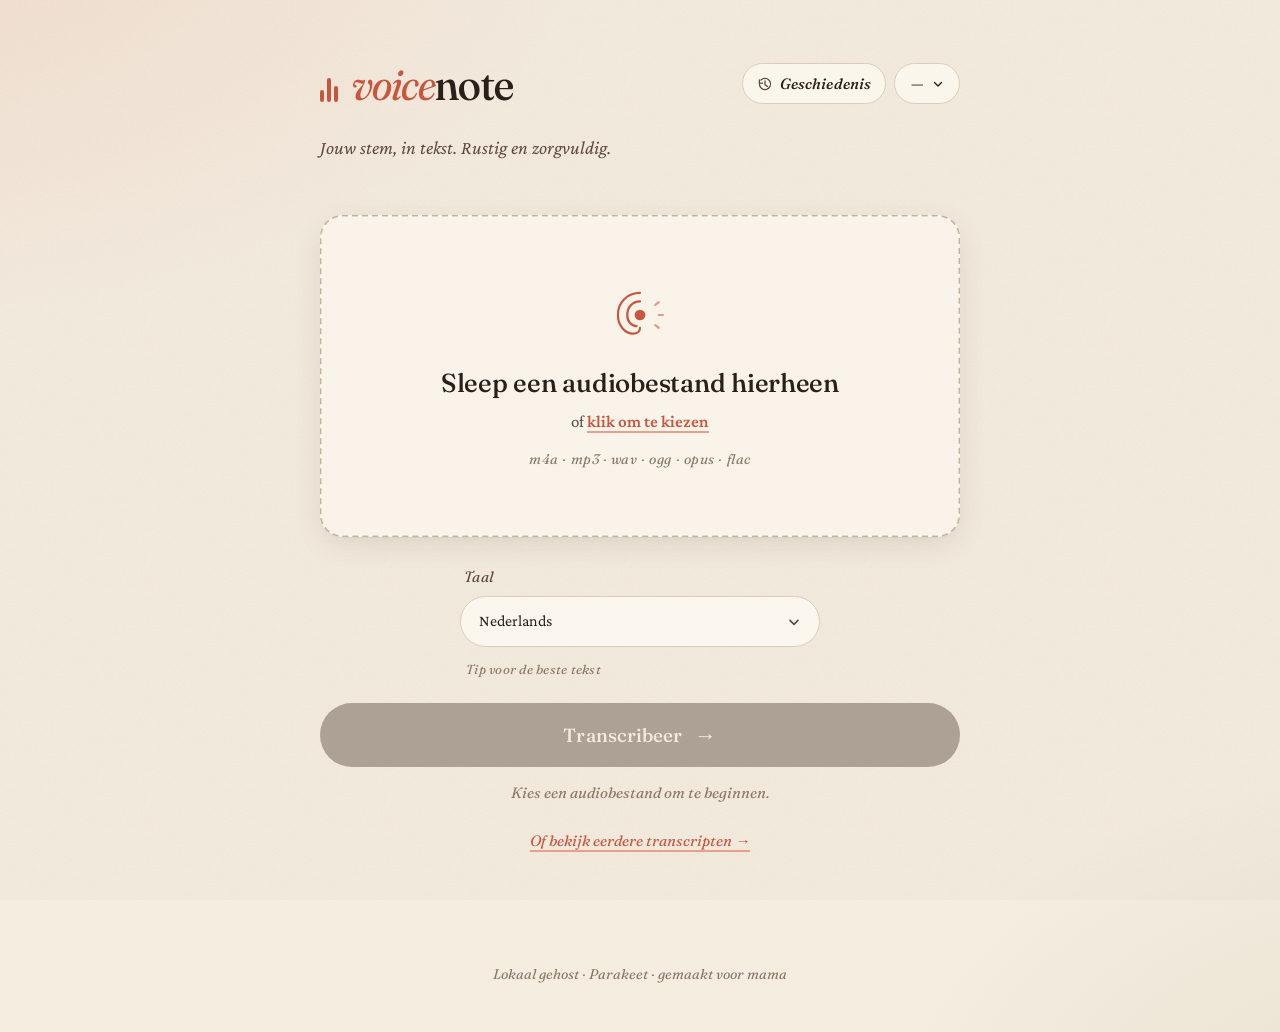
==== web/index.html @ 9c103716 "initial version" ====
<!DOCTYPE html>
<html lang="nl">
<head>
  <meta charset="UTF-8">
  <meta name="viewport" content="width=device-width, initial-scale=1, viewport-fit=cover">
  <meta name="theme-color" content="#F5EDE0">
  <meta name="description" content="voicenote — spraak naar tekst, eenvoudig en mooi.">
  <title>voicenote — spraak naar tekst</title>
  <link rel="preconnect" href="https://fonts.googleapis.com">
  <link rel="preconnect" href="https://fonts.gstatic.com" crossorigin>
  <link rel="stylesheet" href="https://fonts.googleapis.com/css2?family=Fraunces:ital,opsz,wght@0,9..144,400;0,9..144,500;0,9..144,600;1,9..144,400;1,9..144,500&family=Crimson+Pro:ital,wght@0,400;0,500;0,600;1,400&display=swap">
  <link rel="stylesheet" href="./style.css">
  <link rel="icon" href="data:image/svg+xml,%3Csvg xmlns='http://www.w3.org/2000/svg' viewBox='0 0 32 32'%3E%3Crect width='32' height='32' rx='8' fill='%23F5EDE0'/%3E%3Cg fill='%23C8553D'%3E%3Crect x='8' y='12' width='3' height='8' rx='1.5'/%3E%3Crect x='14' y='8' width='3' height='16' rx='1.5'/%3E%3Crect x='20' y='14' width='3' height='4' rx='1.5'/%3E%3C/g%3E%3C/svg%3E">
</head>
<body>
  <div class="grain" aria-hidden="true"></div>

  <header class="header">
    <div class="header-row">
      <a class="wordmark" href="/" aria-label="voicenote — naar startpagina">
        <span class="wordmark-icon" aria-hidden="true">
          <span></span><span></span><span></span>
        </span>
        <span class="wordmark-text"><i>voice</i>note</span>
      </a>
      <div class="header-actions" id="header-actions" hidden>
        <button type="button" class="header-link" id="history-btn"
                aria-label="Toon geschiedenis">
          <svg viewBox="0 0 20 20" width="16" height="16" aria-hidden="true">
            <path d="M3 10a7 7 0 1 0 2-5M3 5v4h4M10 6v5l3 2" fill="none"
                  stroke="currentColor" stroke-width="1.6"
                  stroke-linecap="round" stroke-linejoin="round"/>
          </svg>
          <span>Geschiedenis</span>
        </button>
        <div class="user-pill" id="user-pill">
          <button type="button" class="user-btn" id="user-btn"
                  aria-haspopup="true" aria-expanded="false">
            <span class="user-name" id="user-name">—</span>
            <svg viewBox="0 0 20 20" width="14" height="14" aria-hidden="true">
              <path d="M5 8l5 5 5-5" fill="none" stroke="currentColor" stroke-width="2"
                    stroke-linecap="round" stroke-linejoin="round"/>
            </svg>
          </button>
          <div class="user-menu" id="user-menu" role="menu" hidden>
            <button type="button" class="user-menu-item" id="logout-btn" role="menuitem">
              <svg viewBox="0 0 20 20" width="16" height="16" aria-hidden="true">
                <path d="M12 4h3a1 1 0 0 1 1 1v10a1 1 0 0 1-1 1h-3M9 14l-4-4 4-4M5 10h9"
                      fill="none" stroke="currentColor" stroke-width="1.6"
                      stroke-linecap="round" stroke-linejoin="round"/>
              </svg>
              Uitloggen
            </button>
          </div>
        </div>
      </div>
    </div>
    <p class="tagline">Jouw stem, in tekst. Rustig en zorgvuldig.</p>
  </header>

  <main class="page">
    <section class="upload" id="upload" aria-labelledby="upload-title">
      <h1 id="upload-title" class="visually-hidden">Audio uploaden</h1>

      <label class="dropzone" id="dropzone" for="file-input">
        <input type="file" id="file-input" name="audio"
               accept=".m4a,.mp3,.wav,.ogg,.opus,.flac,.webm,.mp4,.mpga,.mpeg,audio/*" hidden>
        <div class="dropzone-inner">
          <div class="dropzone-icon" aria-hidden="true">
            <svg viewBox="0 0 80 80" width="68" height="68" fill="none" stroke="currentColor"
                 stroke-width="2.6" stroke-linecap="round" stroke-linejoin="round">
              <path d="M40 14c-15 0-26 11-26 26 0 13 9 22 18 22 5 0 8-3 8-7"/>
              <path d="M40 24c-9 0-15 7-15 16 0 8 5 13 11 13"/>
              <circle cx="40" cy="40" r="5" fill="currentColor"/>
              <path d="M58 28l4-3M62 40h5M58 52l4 3" opacity="0.55"/>
            </svg>
          </div>
          <p class="dropzone-title">Sleep een audiobestand hierheen</p>
          <p class="dropzone-sub">of <strong>klik om te kiezen</strong></p>
          <p class="dropzone-formats">m4a · mp3 · wav · ogg · opus · flac</p>
        </div>
      </label>

      <div class="settings settings-single" role="group" aria-label="Instellingen">
        <div class="setting">
          <label class="setting-label" for="lang">Taal</label>
          <div class="select-wrap">
            <select id="lang" class="select">
              <option value="auto">Automatisch herkennen</option>
              <option value="nl" selected>Nederlands</option>
              <option value="en">English</option>
              <option value="fr">Français</option>
              <option value="de">Deutsch</option>
            </select>
            <svg class="select-caret" viewBox="0 0 20 20" aria-hidden="true">
              <path d="M5 8l5 5 5-5" fill="none" stroke="currentColor"
                    stroke-width="2" stroke-linecap="round" stroke-linejoin="round"/>
            </svg>
          </div>
          <p class="setting-help">Tip voor de beste tekst</p>
        </div>
      </div>

      <button type="button" class="submit" id="submit-btn" disabled>
        <span class="submit-label">Transcribeer</span>
        <span class="submit-arrow" aria-hidden="true">→</span>
      </button>

      <p class="hint" id="hint">Kies een audiobestand om te beginnen.</p>

      <p class="upload-history-link">
        <button type="button" class="text-link" id="history-from-upload">
          Of bekijk eerdere transcripten →
        </button>
      </p>
    </section>

    <section class="progress" id="progress" hidden aria-live="polite">
      <div class="bars" aria-hidden="true">
        <span></span><span></span><span></span><span></span><span></span>
      </div>
      <p class="progress-text" id="progress-text">Een moment, ik luister mee…</p>
      <p class="progress-sub" id="progress-sub"></p>
      <button type="button" class="action ghost cancel" id="cancel-btn">Annuleren</button>
    </section>

    <section class="result" id="result" hidden aria-live="polite">
      <div class="result-meta">
        <span class="badge" id="meta-engine">—</span>
        <span class="badge" id="meta-lang">—</span>
        <span class="badge" id="meta-duration">—</span>
        <span class="badge fallback" id="meta-fallback" hidden>fallback gebruikt</span>
      </div>
      <h2 class="result-title">Transcript</h2>
      <article class="transcript" id="transcript"></article>
      <div class="result-actions">
        <button type="button" class="action" id="copy-btn">
          <svg viewBox="0 0 20 20" width="18" height="18" aria-hidden="true">
            <rect x="6" y="6" width="11" height="11" rx="2" fill="none"
                  stroke="currentColor" stroke-width="1.6"/>
            <path d="M3 14V4a1 1 0 0 1 1-1h10" fill="none"
                  stroke="currentColor" stroke-width="1.6"/>
          </svg>
          <span>Kopiëren</span>
        </button>
        <button type="button" class="action" id="download-btn">
          <svg viewBox="0 0 20 20" width="18" height="18" aria-hidden="true">
            <path d="M10 3v10m0 0l-4-4m4 4l4-4M4 17h12" fill="none"
                  stroke="currentColor" stroke-width="1.6"
                  stroke-linecap="round" stroke-linejoin="round"/>
          </svg>
          <span>Downloaden</span>
        </button>
        <button type="button" class="action ghost" id="reset-btn">Nieuw bestand</button>
        <button type="button" class="action ghost" id="history-from-result">Geschiedenis</button>
      </div>
    </section>

    <section class="history" id="history" hidden aria-labelledby="history-title">
      <div class="history-head">
        <h2 class="history-title" id="history-title">Eerder gemaakt</h2>
        <button type="button" class="action ghost small" id="history-close">Sluiten</button>
      </div>
      <div class="history-list" id="history-list">
        <p class="history-empty" id="history-empty">Nog niets om te tonen.</p>
      </div>
    </section>

    <section class="error" id="error" hidden role="alert">
      <p class="error-title">Er ging iets mis.</p>
      <p class="error-text" id="error-text"></p>
      <button type="button" class="action ghost" id="error-reset">Opnieuw proberen</button>
    </section>
  </main>

  <footer class="footer">
    <p>Lokaal gehost · Parakeet · gemaakt voor mama</p>
  </footer>

  <script src="./app.js" defer></script>
</body>
</html>
---- web/style.css ----
/* voicenote — warm editorial aesthetic */

:root {
  --paper: #F5EDE0;
  --paper-deep: #EFE5D2;
  --paper-soft: #FBF6EC;
  --ink: #2A1F1A;
  --ink-soft: #5C4A3F;
  --ink-mute: #8C7868;
  --accent: #C8553D;
  --accent-deep: #A03E2C;
  --accent-soft: #E8A089;
  --accent-glow: rgba(200, 85, 61, 0.14);
  --rule: #D9CDB9;
  --rule-strong: #C2B49A;
  --success: #6B7F4C;
  --success-deep: #4F6238;
  --warn: #B5713A;
  --shadow: 0 1px 0 rgba(42, 31, 26, 0.04), 0 8px 32px -8px rgba(74, 50, 35, 0.18);
  --shadow-lift: 0 2px 0 rgba(42, 31, 26, 0.05), 0 24px 48px -16px rgba(74, 50, 35, 0.28);
  --shadow-pop: 0 12px 32px -8px rgba(74, 50, 35, 0.22);
  --radius-sm: 8px;
  --radius: 14px;
  --radius-lg: 22px;
  --ease: cubic-bezier(0.22, 1, 0.36, 1);
  --ease-out: cubic-bezier(0.16, 1, 0.3, 1);
}

* { box-sizing: border-box; }
*:focus-visible {
  outline: 2px solid var(--accent);
  outline-offset: 3px;
  border-radius: 4px;
}

html { -webkit-text-size-adjust: 100%; }

body {
  margin: 0;
  font-family: 'Crimson Pro', 'Iowan Old Style', 'Source Serif Pro', Georgia, serif;
  font-size: 18px;
  line-height: 1.55;
  color: var(--ink);
  background: var(--paper);
  background-image:
    radial-gradient(1200px 700px at -10% -10%, rgba(232, 160, 137, 0.20), transparent 60%),
    radial-gradient(900px 600px at 110% 110%, rgba(107, 127, 76, 0.10), transparent 60%);
  min-height: 100vh;
  min-height: 100dvh;
  text-rendering: optimizeLegibility;
  -webkit-font-smoothing: antialiased;
  -moz-osx-font-smoothing: grayscale;
}

.grain {
  pointer-events: none;
  position: fixed;
  inset: 0;
  z-index: 0;
  opacity: 0.32;
  mix-blend-mode: multiply;
  background-image: url("data:image/svg+xml;utf8,<svg xmlns='http://www.w3.org/2000/svg' width='240' height='240'><filter id='n'><feTurbulence type='fractalNoise' baseFrequency='0.9' numOctaves='2' stitchTiles='stitch'/><feColorMatrix values='0 0 0 0 0.16  0 0 0 0 0.12  0 0 0 0 0.10  0 0 0 0.18 0'/></filter><rect width='100%25' height='100%25' filter='url(%23n)'/></svg>");
}

.visually-hidden {
  position: absolute; width: 1px; height: 1px; padding: 0; margin: -1px;
  overflow: hidden; clip: rect(0,0,0,0); white-space: nowrap; border: 0;
}

/* -------- Header -------- */
.header {
  position: relative;
  max-width: 720px;
  margin: 0 auto;
  padding: clamp(24px, 5vw, 48px) clamp(20px, 5vw, 40px) 12px;
  z-index: 2;
}

.header-row {
  display: flex;
  align-items: center;
  justify-content: space-between;
  gap: 16px;
}

.wordmark {
  display: inline-flex;
  align-items: baseline;
  gap: 14px;
  text-decoration: none;
  color: var(--ink);
  animation: fadeUp 700ms var(--ease-out) both;
}

.wordmark-icon {
  display: inline-flex;
  gap: 3px;
  align-items: flex-end;
  height: 26px;
  transform: translateY(2px);
}
.wordmark-icon span {
  display: block;
  width: 4px;
  background: var(--accent);
  border-radius: 2px;
  transform-origin: bottom;
  animation: barPulse 2.4s var(--ease) infinite;
}
.wordmark-icon span:nth-child(1) { height: 12px; animation-delay: 0s; }
.wordmark-icon span:nth-child(2) { height: 24px; animation-delay: 0.18s; }
.wordmark-icon span:nth-child(3) { height: 16px; animation-delay: 0.36s; }

@keyframes barPulse {
  0%, 100% { transform: scaleY(0.55); }
  50% { transform: scaleY(1); }
}

.wordmark-text {
  font-family: 'Fraunces', 'Cormorant Garamond', Georgia, serif;
  font-weight: 500;
  font-size: clamp(34px, 6vw, 46px);
  letter-spacing: -0.02em;
  font-variation-settings: "opsz" 144, "SOFT" 50;
}
.wordmark-text i {
  font-style: italic;
  color: var(--accent);
  font-weight: 400;
}

.tagline {
  margin: 14px 0 0;
  color: var(--ink-soft);
  font-style: italic;
  font-size: 19px;
  max-width: 36ch;
  animation: fadeUp 800ms 100ms var(--ease-out) both;
}

/* -------- Header actions (history + user pill) -------- */
.header-actions {
  display: flex;
  align-items: center;
  gap: 8px;
  animation: fadeUp 700ms 200ms var(--ease-out) both;
}

.header-link {
  display: inline-flex;
  align-items: center;
  gap: 7px;
  padding: 8px 14px;
  font: inherit;
  font-size: 15px;
  color: var(--ink);
  background: var(--paper-soft);
  border: 1px solid var(--rule);
  border-radius: 999px;
  cursor: pointer;
  transition: all 220ms var(--ease);
}
.header-link:hover { background: var(--paper-deep); border-color: var(--rule-strong); }
.header-link svg { color: var(--ink-soft); }
.header-link span {
  font-family: 'Fraunces', serif;
  font-style: italic;
  font-weight: 500;
  letter-spacing: 0.005em;
}
@media (max-width: 480px) {
  .header-link span { display: none; }
  .header-link { padding: 8px 10px; }
}

.text-link {
  background: none;
  border: 0;
  padding: 0;
  font: inherit;
  font-family: 'Fraunces', serif;
  font-style: italic;
  font-size: 15px;
  color: var(--accent);
  cursor: pointer;
  text-decoration: underline;
  text-decoration-color: var(--accent-soft);
  text-underline-offset: 4px;
  text-decoration-thickness: 1.5px;
  transition: color 200ms var(--ease);
}
.text-link:hover { color: var(--accent-deep); }

.upload-history-link {
  text-align: center;
  margin: 22px 0 0;
}

/* -------- User pill -------- */
.user-pill { position: relative; }
.user-btn {
  display: inline-flex;
  align-items: center;
  gap: 8px;
  padding: 8px 14px 8px 16px;
  font: inherit;
  font-size: 15px;
  color: var(--ink);
  background: var(--paper-soft);
  border: 1px solid var(--rule);
  border-radius: 999px;
  cursor: pointer;
  transition: all 220ms var(--ease);
}
.user-btn:hover { background: var(--paper-deep); border-color: var(--rule-strong); }
.user-name {
  font-family: 'Fraunces', serif;
  font-style: italic;
  font-weight: 500;
  letter-spacing: 0.005em;
}
.user-menu {
  position: absolute;
  top: calc(100% + 8px);
  right: 0;
  min-width: 200px;
  background: var(--paper-soft);
  border: 1px solid var(--rule);
  border-radius: var(--radius);
  box-shadow: var(--shadow-pop);
  padding: 6px;
  z-index: 10;
  animation: menuPop 180ms var(--ease-out);
}
.user-menu[hidden] { display: none; }
.user-menu-item {
  display: flex;
  align-items: center;
  gap: 10px;
  width: 100%;
  padding: 10px 12px;
  font: inherit;
  font-size: 15px;
  color: var(--ink);
  background: transparent;
  border: 0;
  border-radius: var(--radius-sm);
  cursor: pointer;
  text-align: left;
  transition: background 160ms var(--ease);
}
.user-menu-item:hover { background: var(--paper-deep); }
.user-menu-item svg { color: var(--ink-soft); }

@keyframes menuPop {
  from { opacity: 0; transform: translateY(-6px) scale(0.97); }
  to { opacity: 1; transform: none; }
}

/* -------- Page -------- */
.page {
  position: relative;
  max-width: 720px;
  margin: 0 auto;
  padding: 24px clamp(20px, 5vw, 40px) 80px;
  z-index: 1;
}

/* -------- Upload -------- */
.upload { animation: fadeUp 800ms 200ms var(--ease-out) both; }

.dropzone {
  display: block;
  position: relative;
  margin: 16px 0 28px;
  padding: clamp(36px, 8vw, 64px) 24px;
  border: 2px dashed var(--rule-strong);
  border-radius: var(--radius-lg);
  background: rgba(255, 252, 246, 0.55);
  backdrop-filter: blur(4px);
  -webkit-backdrop-filter: blur(4px);
  cursor: pointer;
  text-align: center;
  transition: all 280ms var(--ease);
  box-shadow: var(--shadow);
}
.dropzone::before {
  content: "";
  position: absolute;
  inset: -1px;
  border-radius: inherit;
  pointer-events: none;
  box-shadow: inset 0 0 0 1px rgba(255, 255, 255, 0.5);
}
.dropzone:hover, .dropzone.is-drag {
  border-color: var(--accent);
  background: rgba(255, 252, 246, 0.85);
  transform: translateY(-2px);
  box-shadow: var(--shadow-lift);
}
.dropzone.is-drag {
  border-style: solid;
  background: rgba(255, 246, 235, 0.95);
}
.dropzone.has-file {
  border-style: solid;
  border-color: var(--success);
  background: rgba(248, 244, 232, 0.9);
}

.dropzone-inner { pointer-events: none; }

.dropzone-icon {
  color: var(--accent);
  display: inline-flex;
  margin-bottom: 14px;
  transform-origin: center;
  transition: transform 400ms var(--ease);
}
.dropzone:hover .dropzone-icon { transform: scale(1.06) rotate(-3deg); }
.dropzone.has-file .dropzone-icon { color: var(--success); }

.dropzone-title {
  font-family: 'Fraunces', serif;
  font-size: clamp(22px, 3vw, 26px);
  font-weight: 500;
  margin: 0 0 6px;
  letter-spacing: -0.01em;
  color: var(--ink);
}
.dropzone-sub {
  margin: 0 0 14px;
  color: var(--ink-soft);
  font-size: 17px;
}
.dropzone-sub strong {
  font-weight: 600;
  color: var(--accent);
  text-decoration: underline;
  text-decoration-color: var(--accent-soft);
  text-underline-offset: 4px;
  text-decoration-thickness: 2px;
}
.dropzone-formats {
  margin: 8px 0 0;
  font-family: 'Fraunces', serif;
  font-style: italic;
  color: var(--ink-mute);
  font-size: 14px;
  letter-spacing: 0.04em;
}

/* -------- Settings -------- */
.settings {
  display: grid;
  grid-template-columns: 1fr;
  gap: 18px;
  margin-bottom: 24px;
}
@media (min-width: 600px) {
  .settings { grid-template-columns: 1.1fr 1fr; gap: 22px; }
  .settings.settings-single { grid-template-columns: 1fr; max-width: 360px; margin-left: auto; margin-right: auto; }
}

.setting { display: flex; flex-direction: column; gap: 8px; }
.setting-label {
  font-family: 'Fraunces', serif;
  font-style: italic;
  font-size: 15px;
  color: var(--ink-soft);
  letter-spacing: 0.02em;
  padding-left: 4px;
}
.setting-help {
  margin: 4px 0 0 6px;
  font-family: 'Fraunces', serif;
  font-style: italic;
  font-size: 13px;
  color: var(--ink-mute);
  letter-spacing: 0.02em;
}

/* Segmented control */
.segmented {
  display: flex;
  background: rgba(217, 205, 185, 0.35);
  border-radius: 999px;
  padding: 4px;
  gap: 2px;
  border: 1px solid var(--rule);
}
.seg {
  flex: 1;
  position: relative;
  display: inline-flex;
  align-items: center;
  justify-content: center;
  gap: 8px;
  padding: 12px 16px;
  font: inherit;
  font-size: 15px;
  font-weight: 500;
  color: var(--ink-soft);
  background: transparent;
  border: 0;
  border-radius: 999px;
  cursor: pointer;
  transition: all 240ms var(--ease);
  white-space: nowrap;
}
.seg:hover { color: var(--ink); }
.seg.active {
  background: var(--ink);
  color: var(--paper);
  box-shadow: var(--shadow);
}
.seg.active .seg-dot { background: var(--accent-soft); }
.seg-dot {
  width: 7px; height: 7px;
  border-radius: 50%;
  background: var(--rule-strong);
  transition: background 240ms var(--ease);
}

/* Select */
.select-wrap { position: relative; }
.select {
  appearance: none;
  width: 100%;
  font: inherit;
  font-size: 16px;
  color: var(--ink);
  background: rgba(255, 252, 246, 0.7);
  border: 1px solid var(--rule);
  border-radius: 999px;
  padding: 12px 44px 12px 18px;
  cursor: pointer;
  transition: all 240ms var(--ease);
}
.select:hover { border-color: var(--rule-strong); background: rgba(255, 252, 246, 0.95); }
.select:focus {
  outline: none;
  border-color: var(--accent);
  box-shadow: 0 0 0 3px var(--accent-glow);
}
.select-caret {
  position: absolute;
  right: 18px;
  top: 50%;
  transform: translateY(-50%);
  width: 16px; height: 16px;
  pointer-events: none;
  color: var(--ink-soft);
}

/* Submit */
.submit {
  display: inline-flex;
  align-items: center;
  justify-content: center;
  gap: 12px;
  width: 100%;
  padding: 18px 24px;
  font-family: 'Fraunces', serif;
  font-size: 19px;
  font-weight: 500;
  letter-spacing: 0.005em;
  color: var(--paper);
  background: var(--accent);
  border: 0;
  border-radius: 999px;
  cursor: pointer;
  transition: all 280ms var(--ease);
  box-shadow: 0 1px 0 var(--accent-deep), 0 12px 24px -8px rgba(160, 62, 44, 0.4);
}
.submit:hover:not(:disabled) {
  transform: translateY(-1px);
  background: var(--accent-deep);
  box-shadow: 0 1px 0 var(--accent-deep), 0 18px 32px -10px rgba(160, 62, 44, 0.5);
}
.submit:active:not(:disabled) {
  transform: translateY(1px);
  box-shadow: 0 1px 0 var(--accent-deep), 0 6px 12px -4px rgba(160, 62, 44, 0.4);
}
.submit:disabled {
  opacity: 0.45;
  cursor: not-allowed;
  background: var(--ink-soft);
  box-shadow: none;
}
.submit-arrow { font-size: 22px; transition: transform 280ms var(--ease); }
.submit:hover:not(:disabled) .submit-arrow { transform: translateX(4px); }

.hint {
  text-align: center;
  margin: 14px 0 0;
  color: var(--ink-mute);
  font-style: italic;
  font-size: 15px;
  font-family: 'Fraunces', serif;
}
.hint.has-file { color: var(--success-deep); font-style: normal; }

/* -------- Progress -------- */
.progress {
  margin: 32px 0;
  padding: 44px 24px;
  text-align: center;
  background: rgba(255, 252, 246, 0.7);
  border: 1px solid var(--rule);
  border-radius: var(--radius-lg);
  box-shadow: var(--shadow);
  animation: fadeUp 500ms var(--ease-out);
}
.bars {
  display: inline-flex;
  align-items: center;
  gap: 5px;
  height: 48px;
  margin-bottom: 18px;
}
.bars span {
  display: block;
  width: 6px;
  height: 100%;
  background: var(--accent);
  border-radius: 3px;
  transform-origin: center;
  animation: barWave 1.2s var(--ease) infinite;
  opacity: 0.85;
}
.bars span:nth-child(1) { animation-delay: 0s; }
.bars span:nth-child(2) { animation-delay: 0.1s; }
.bars span:nth-child(3) { animation-delay: 0.2s; }
.bars span:nth-child(4) { animation-delay: 0.3s; }
.bars span:nth-child(5) { animation-delay: 0.4s; }
@keyframes barWave {
  0%, 100% { transform: scaleY(0.3); }
  50% { transform: scaleY(1); }
}
.progress-text {
  font-family: 'Fraunces', serif;
  font-size: 22px;
  margin: 0 0 4px;
  font-style: italic;
}
.progress-sub {
  margin: 0 0 18px;
  color: var(--ink-mute);
  font-size: 15px;
}
.cancel { margin-top: 4px; }

/* -------- Result -------- */
.result {
  margin: 32px 0;
  animation: fadeUp 600ms var(--ease-out);
}
.result-meta {
  display: flex;
  flex-wrap: wrap;
  gap: 8px;
  margin-bottom: 14px;
}
.badge {
  display: inline-flex;
  align-items: center;
  gap: 6px;
  padding: 5px 12px;
  font-family: 'Fraunces', serif;
  font-style: italic;
  font-size: 13px;
  color: var(--ink-soft);
  background: rgba(217, 205, 185, 0.4);
  border: 1px solid var(--rule);
  border-radius: 999px;
  letter-spacing: 0.02em;
}
.badge.fallback {
  color: var(--warn);
  background: rgba(181, 113, 58, 0.08);
  border-color: rgba(181, 113, 58, 0.4);
}
.result-title {
  font-family: 'Fraunces', serif;
  font-weight: 500;
  font-size: clamp(28px, 4vw, 34px);
  margin: 0 0 14px;
  letter-spacing: -0.01em;
}
.result-title::after {
  content: "";
  display: block;
  width: 60px;
  height: 2px;
  background: var(--accent);
  margin-top: 8px;
  border-radius: 2px;
}
.transcript {
  background: rgba(255, 252, 246, 0.85);
  border: 1px solid var(--rule);
  border-radius: var(--radius);
  padding: clamp(24px, 4vw, 36px);
  font-family: 'Crimson Pro', Georgia, serif;
  font-size: 19px;
  line-height: 1.7;
  color: var(--ink);
  white-space: pre-wrap;
  word-break: break-word;
  box-shadow: var(--shadow);
}
.transcript p { margin: 0 0 1em; }
.transcript p:last-child { margin-bottom: 0; }

.result-actions {
  display: flex;
  flex-wrap: wrap;
  gap: 10px;
  margin-top: 18px;
}
.action {
  display: inline-flex;
  align-items: center;
  gap: 8px;
  padding: 12px 20px;
  font: inherit;
  font-size: 15px;
  font-weight: 500;
  color: var(--ink);
  background: rgba(255, 252, 246, 0.85);
  border: 1px solid var(--rule-strong);
  border-radius: 999px;
  cursor: pointer;
  transition: all 220ms var(--ease);
}
.action:hover {
  background: var(--ink);
  color: var(--paper);
  border-color: var(--ink);
  transform: translateY(-1px);
}
.action svg { transition: transform 220ms var(--ease); }
.action:hover svg { transform: scale(1.1); }
.action.copied {
  background: var(--success);
  color: var(--paper);
  border-color: var(--success);
}
.action.ghost { background: transparent; }
.action.small { padding: 8px 14px; font-size: 14px; }

/* -------- History -------- */
.history {
  margin: 32px 0;
  padding: 28px clamp(20px, 4vw, 32px);
  background: rgba(255, 252, 246, 0.75);
  border: 1px solid var(--rule);
  border-radius: var(--radius-lg);
  box-shadow: var(--shadow);
  animation: fadeUp 500ms var(--ease-out);
}
.history-head {
  display: flex;
  align-items: center;
  justify-content: space-between;
  margin-bottom: 18px;
  gap: 14px;
}
.history-title {
  font-family: 'Fraunces', serif;
  font-weight: 500;
  font-style: italic;
  font-size: clamp(24px, 3.5vw, 28px);
  margin: 0;
  letter-spacing: -0.01em;
}
.history-list { display: flex; flex-direction: column; gap: 10px; }
.history-empty {
  color: var(--ink-mute);
  font-style: italic;
  text-align: center;
  padding: 16px 0;
  margin: 0;
}
.history-item {
  display: flex;
  align-items: center;
  gap: 14px;
  padding: 14px 16px;
  background: var(--paper-soft);
  border: 1px solid var(--rule);
  border-radius: var(--radius);
  cursor: pointer;
  text-align: left;
  font: inherit;
  color: var(--ink);
  transition: all 200ms var(--ease);
  width: 100%;
}
.history-item:hover {
  background: var(--paper);
  border-color: var(--rule-strong);
  transform: translateY(-1px);
  box-shadow: var(--shadow);
}
.history-item-main { flex: 1; min-width: 0; }
.history-item-title {
  font-family: 'Fraunces', serif;
  font-weight: 500;
  font-size: 16px;
  margin: 0 0 3px;
  white-space: nowrap;
  overflow: hidden;
  text-overflow: ellipsis;
}
.history-item-meta {
  font-size: 13px;
  color: var(--ink-mute);
  font-style: italic;
  font-family: 'Fraunces', serif;
  margin-bottom: 4px;
}
.history-item-snippet {
  font-size: 14px;
  color: var(--ink-soft);
  line-height: 1.45;
  margin: 0;
  display: -webkit-box;
  -webkit-line-clamp: 2;
  -webkit-box-orient: vertical;
  overflow: hidden;
}
.history-item-arrow { color: var(--ink-mute); flex-shrink: 0; transition: transform 220ms var(--ease); }
.history-item:hover .history-item-arrow { transform: translateX(3px); color: var(--accent); }

/* -------- Error -------- */
.error {
  margin: 32px 0;
  padding: 24px;
  background: rgba(200, 85, 61, 0.06);
  border: 1px solid var(--accent-soft);
  border-radius: var(--radius-lg);
  animation: fadeUp 400ms var(--ease-out);
}
.error-title {
  font-family: 'Fraunces', serif;
  font-size: 21px;
  font-style: italic;
  margin: 0 0 6px;
  color: var(--accent-deep);
}
.error-text { margin: 0 0 14px; color: var(--ink-soft); font-size: 16px; }

/* -------- Footer -------- */
.footer {
  position: relative;
  max-width: 720px;
  margin: 0 auto;
  padding: 16px clamp(20px, 5vw, 40px) 32px;
  text-align: center;
  color: var(--ink-mute);
  font-family: 'Fraunces', serif;
  font-style: italic;
  font-size: 14px;
  z-index: 1;
}

/* -------- Login page -------- */
.auth-shell {
  position: relative;
  z-index: 1;
  display: flex;
  align-items: center;
  justify-content: center;
  min-height: 100vh;
  min-height: 100dvh;
  padding: 24px;
}
.auth-card {
  position: relative;
  width: 100%;
  max-width: 420px;
  padding: clamp(32px, 5vw, 44px) clamp(28px, 5vw, 40px);
  background: rgba(255, 252, 246, 0.95);
  border: 1px solid var(--rule);
  border-radius: var(--radius-lg);
  box-shadow: var(--shadow-lift);
  animation: fadeUp 700ms var(--ease-out);
}
.auth-card .wordmark { margin-bottom: 22px; }
.auth-title {
  font-family: 'Fraunces', serif;
  font-weight: 500;
  font-size: clamp(28px, 4vw, 32px);
  margin: 0 0 6px;
  letter-spacing: -0.01em;
}
.auth-sub {
  margin: 0 0 24px;
  color: var(--ink-soft);
  font-style: italic;
  font-size: 16px;
}
.auth-field { display: flex; flex-direction: column; gap: 6px; margin-bottom: 16px; }
.auth-field label {
  font-family: 'Fraunces', serif;
  font-style: italic;
  font-size: 14px;
  color: var(--ink-soft);
  padding-left: 4px;
}
.auth-field input {
  font: inherit;
  font-size: 17px;
  padding: 13px 18px;
  border: 1px solid var(--rule);
  border-radius: 999px;
  background: var(--paper);
  color: var(--ink);
  transition: all 220ms var(--ease);
}
.auth-field input:focus {
  outline: none;
  border-color: var(--accent);
  box-shadow: 0 0 0 3px var(--accent-glow);
  background: var(--paper-soft);
}
.auth-error {
  margin: 0 0 14px;
  padding: 10px 14px;
  background: rgba(200, 85, 61, 0.08);
  border: 1px solid var(--accent-soft);
  border-radius: var(--radius);
  color: var(--accent-deep);
  font-size: 14px;
  font-style: italic;
}

/* -------- Animations -------- */
@keyframes fadeUp {
  from { opacity: 0; transform: translateY(8px); }
  to { opacity: 1; transform: none; }
}

@media (prefers-reduced-motion: reduce) {
  *, *::before, *::after {
    animation-duration: 0.01ms !important;
    transition-duration: 0.01ms !important;
  }
}

/* -------- Mobile tweaks -------- */
@media (max-width: 480px) {
  body { font-size: 17px; }
  .submit { padding: 16px 20px; font-size: 18px; }
  .dropzone { margin-bottom: 22px; }
  .seg { font-size: 14px; padding: 10px 12px; }
  .tagline { font-size: 17px; }
  .result-actions .action { flex: 1; justify-content: center; }
}
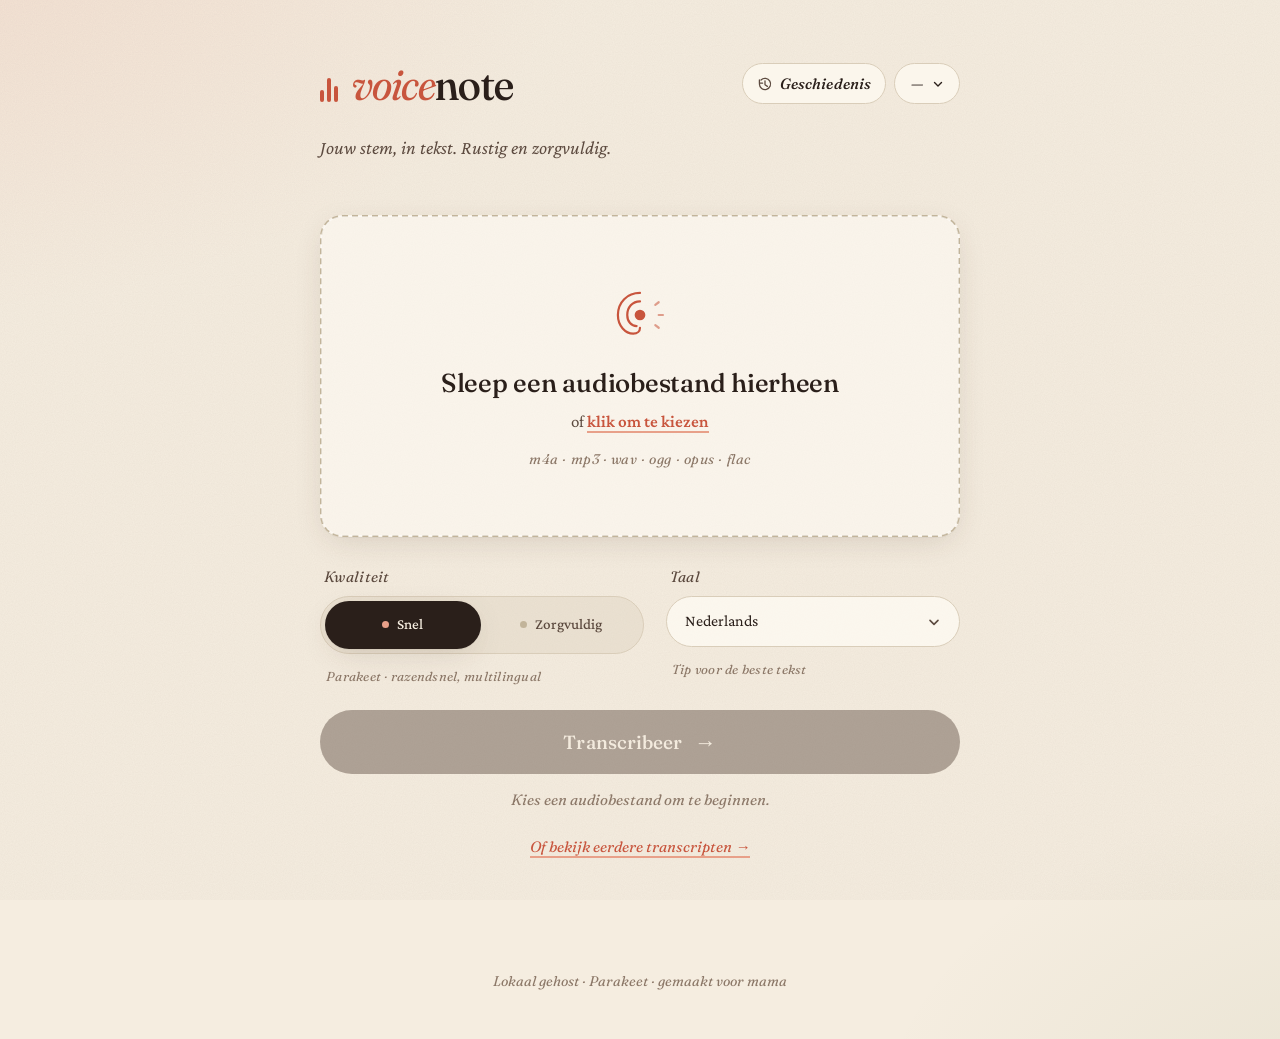
==== commit 0e08508e: "fix: replace removed sherpa_onnx.read_wave + restore engine toggle - sherpa-onnx 1.13 removed read_w" ====
--- a/web/index.html
+++ b/web/index.html
@@ -81,7 +81,24 @@
         </div>
       </label>
 
-      <div class="settings settings-single" role="group" aria-label="Instellingen">
+      <div class="settings" role="group" aria-label="Instellingen">
+        <div class="setting">
+          <span class="setting-label">Kwaliteit</span>
+          <div class="segmented" role="radiogroup" aria-label="Transcriptiemotor" id="engine-segments">
+            <button type="button" class="seg active" data-engine="parakeet"
+                    role="radio" aria-checked="true">
+              <span class="seg-dot" aria-hidden="true"></span>
+              Snel
+            </button>
+            <button type="button" class="seg" data-engine="whisper"
+                    role="radio" aria-checked="false">
+              <span class="seg-dot" aria-hidden="true"></span>
+              Zorgvuldig
+            </button>
+          </div>
+          <p class="setting-help" id="engine-help">Parakeet · razendsnel, multilingual</p>
+        </div>
+
         <div class="setting">
           <label class="setting-label" for="lang">Taal</label>
           <div class="select-wrap">
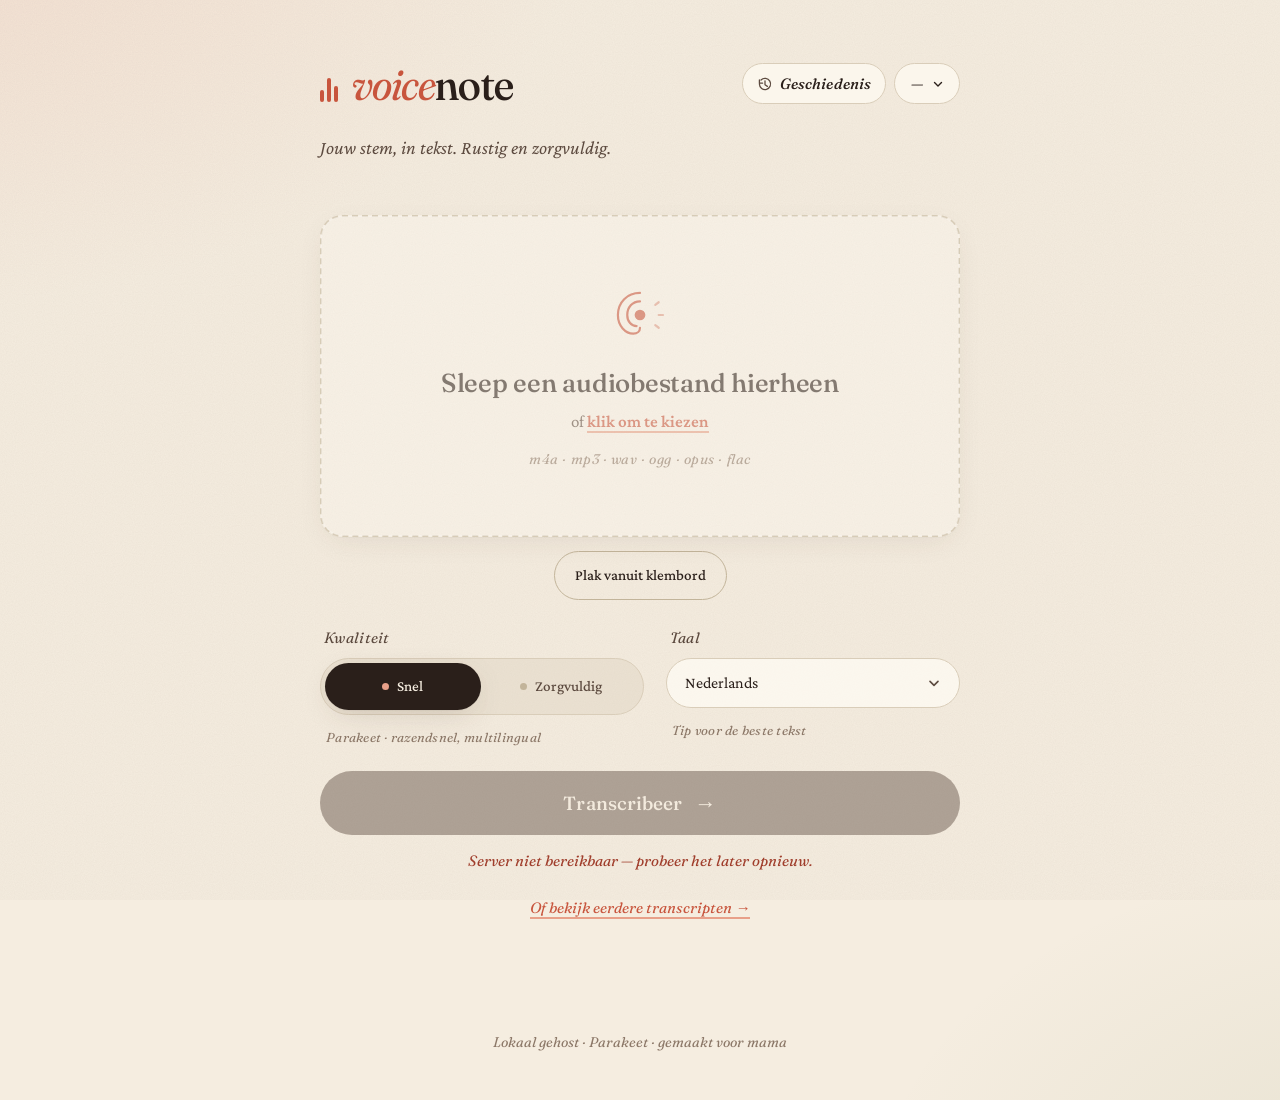
==== commit e632f9ea: "feat: add active jobs and settings UI" ====
--- a/web/index.html
+++ b/web/index.html
@@ -43,6 +43,15 @@
             </svg>
           </button>
           <div class="user-menu" id="user-menu" role="menu" hidden>
+            <button type="button" class="user-menu-item" id="settings-btn" role="menuitem">
+              <svg viewBox="0 0 20 20" width="16" height="16" aria-hidden="true">
+                <path d="M10 7a3 3 0 1 0 0 6 3 3 0 0 0 0-6Z" fill="none"
+                      stroke="currentColor" stroke-width="1.6"/>
+                <path d="M3 10h2m10 0h2M10 3v2m0 10v2M5.8 5.8l1.4 1.4m5.6 5.6 1.4 1.4M14.2 5.8l-1.4 1.4m-5.6 5.6-1.4 1.4"
+                      fill="none" stroke="currentColor" stroke-width="1.4" stroke-linecap="round"/>
+              </svg>
+              Instellingen
+            </button>
             <button type="button" class="user-menu-item" id="logout-btn" role="menuitem">
               <svg viewBox="0 0 20 20" width="16" height="16" aria-hidden="true">
                 <path d="M12 4h3a1 1 0 0 1 1 1v10a1 1 0 0 1-1 1h-3M9 14l-4-4 4-4M5 10h9"
@@ -59,6 +68,17 @@
   </header>
 
   <main class="page">
+    <section class="active-jobs" id="active-jobs" hidden aria-live="polite">
+      <div class="active-jobs-head">
+        <div>
+          <p class="eyebrow">Bezig</p>
+          <h2 class="active-jobs-title">Actieve transcripties</h2>
+        </div>
+        <span class="badge" id="active-jobs-count">0</span>
+      </div>
+      <div class="active-jobs-list" id="active-jobs-list"></div>
+    </section>
+
     <section class="upload" id="upload" aria-labelledby="upload-title">
       <h1 id="upload-title" class="visually-hidden">Audio uploaden</h1>
 
@@ -80,6 +100,10 @@
           <p class="dropzone-formats">m4a · mp3 · wav · ogg · opus · flac</p>
         </div>
       </label>
+
+      <div class="paste-row">
+        <button type="button" class="action ghost" id="paste-audio-btn">Plak vanuit klembord</button>
+      </div>
 
       <div class="settings" role="group" aria-label="Instellingen">
         <div class="setting">
@@ -132,15 +156,6 @@
       </p>
     </section>
 
-    <section class="progress" id="progress" hidden aria-live="polite">
-      <div class="bars" aria-hidden="true">
-        <span></span><span></span><span></span><span></span><span></span>
-      </div>
-      <p class="progress-text" id="progress-text">Een moment, ik luister mee…</p>
-      <p class="progress-sub" id="progress-sub"></p>
-      <button type="button" class="action ghost cancel" id="cancel-btn">Annuleren</button>
-    </section>
-
     <section class="result" id="result" hidden aria-live="polite">
       <div class="result-meta">
         <span class="badge" id="meta-engine">—</span>
@@ -173,6 +188,62 @@
       </div>
     </section>
 
+    <section class="settings-panel" id="settings" hidden aria-labelledby="settings-title">
+      <div class="history-head">
+        <h2 class="history-title" id="settings-title">Instellingen</h2>
+        <button type="button" class="action ghost small" id="settings-close">Sluiten</button>
+      </div>
+
+      <div class="settings-grid">
+        <form class="settings-card" id="password-form">
+          <h3>Wachtwoord wijzigen</h3>
+          <label class="auth-field">
+            <span>Huidig wachtwoord</span>
+            <input type="password" id="current-password" autocomplete="current-password" required>
+          </label>
+          <label class="auth-field">
+            <span>Nieuw wachtwoord</span>
+            <input type="password" id="new-password" autocomplete="new-password" minlength="6" required>
+          </label>
+          <label class="auth-field">
+            <span>Herhaal nieuw wachtwoord</span>
+            <input type="password" id="confirm-password" autocomplete="new-password" minlength="6" required>
+          </label>
+          <p class="inline-message" id="password-message" hidden></p>
+          <button type="submit" class="action">Wachtwoord opslaan</button>
+        </form>
+
+        <section class="settings-card" id="users-card" hidden>
+          <div class="settings-card-head">
+            <h3>Gebruikers</h3>
+            <button type="button" class="action ghost small" id="refresh-users">Ververs</button>
+          </div>
+          <div class="users-list" id="users-list"></div>
+          <form class="new-user-form" id="new-user-form">
+            <h4>Nieuwe gebruiker</h4>
+            <label class="auth-field">
+              <span>Gebruikersnaam</span>
+              <input type="text" id="new-user-username" autocomplete="off" required>
+            </label>
+            <label class="auth-field">
+              <span>Naam</span>
+              <input type="text" id="new-user-display" autocomplete="off">
+            </label>
+            <label class="auth-field">
+              <span>Wachtwoord</span>
+              <input type="password" id="new-user-password" autocomplete="new-password" minlength="6" required>
+            </label>
+            <label class="check-row">
+              <input type="checkbox" id="new-user-admin">
+              <span>Beheerder</span>
+            </label>
+            <p class="inline-message" id="users-message" hidden></p>
+            <button type="submit" class="action">Gebruiker toevoegen</button>
+          </form>
+        </section>
+      </div>
+    </section>
+
     <section class="history" id="history" hidden aria-labelledby="history-title">
       <div class="history-head">
         <h2 class="history-title" id="history-title">Eerder gemaakt</h2>
--- a/web/style.css
+++ b/web/style.css
@@ -266,6 +266,97 @@
   z-index: 1;
 }
 
+/* -------- Active jobs -------- */
+.active-jobs {
+  margin: 0 0 24px;
+  padding: 24px clamp(20px, 4vw, 30px);
+  background: rgba(255, 252, 246, 0.82);
+  border: 1px solid var(--rule);
+  border-radius: var(--radius-lg);
+  box-shadow: var(--shadow);
+  animation: fadeUp 500ms var(--ease-out);
+}
+.active-jobs[hidden] { display: none; }
+.active-jobs-head {
+  display: flex;
+  align-items: center;
+  justify-content: space-between;
+  gap: 16px;
+  margin-bottom: 14px;
+}
+.eyebrow {
+  margin: 0 0 2px;
+  font-family: 'Fraunces', serif;
+  font-style: italic;
+  font-size: 13px;
+  color: var(--accent);
+  letter-spacing: 0.08em;
+  text-transform: uppercase;
+}
+.active-jobs-title {
+  margin: 0;
+  font-family: 'Fraunces', serif;
+  font-size: clamp(22px, 3vw, 26px);
+  font-weight: 500;
+}
+.active-jobs-list { display: flex; flex-direction: column; gap: 10px; }
+.job-row {
+  display: flex;
+  align-items: center;
+  gap: 14px;
+  padding: 14px;
+  background: var(--paper-soft);
+  border: 1px solid var(--rule);
+  border-radius: var(--radius);
+  transition: all 220ms var(--ease);
+}
+.job-row.job-ready {
+  cursor: pointer;
+  border-color: rgba(107, 127, 76, 0.45);
+  background: rgba(248, 244, 232, 0.96);
+  box-shadow: 0 0 0 3px rgba(107, 127, 76, 0.08);
+}
+.job-row.job-ready:hover { transform: translateY(-1px); box-shadow: var(--shadow); }
+.job-main { flex: 1; min-width: 0; }
+.job-title-line { display: flex; flex-wrap: wrap; align-items: center; gap: 8px; }
+.job-title-line strong {
+  font-family: 'Fraunces', serif;
+  font-weight: 500;
+  white-space: nowrap;
+  overflow: hidden;
+  text-overflow: ellipsis;
+  max-width: 100%;
+}
+.job-meta {
+  margin: 4px 0 8px;
+  font-family: 'Fraunces', serif;
+  font-style: italic;
+  font-size: 13px;
+  color: var(--ink-mute);
+}
+.job-progress {
+  position: relative;
+  height: 7px;
+  overflow: hidden;
+  background: rgba(217, 205, 185, 0.65);
+  border-radius: 999px;
+}
+.job-progress span {
+  display: block;
+  height: 100%;
+  min-width: 8px;
+  background: linear-gradient(90deg, var(--accent), var(--success));
+  border-radius: inherit;
+  transition: width 300ms var(--ease);
+}
+.job-progress.indeterminate span { width: 36% !important; animation: sweep 1.2s var(--ease) infinite; }
+@keyframes sweep {
+  0% { transform: translateX(-110%); }
+  100% { transform: translateX(310%); }
+}
+.job-actions { display: flex; align-items: center; justify-content: flex-end; min-width: max-content; }
+.job-error { color: var(--accent-deep); font-size: 14px; font-style: italic; }
+
 /* -------- Upload -------- */
 .upload { animation: fadeUp 800ms 200ms var(--ease-out) both; }
 
@@ -308,6 +399,12 @@
   background: rgba(248, 244, 232, 0.9);
 }
 
+.paste-row {
+  display: flex;
+  justify-content: center;
+  margin: -14px 0 26px;
+}
+
 .dropzone-inner { pointer-events: none; }
 
 .dropzone-icon {
@@ -501,56 +598,6 @@
 }
 .hint.has-file { color: var(--success-deep); font-style: normal; }
 
-/* -------- Progress -------- */
-.progress {
-  margin: 32px 0;
-  padding: 44px 24px;
-  text-align: center;
-  background: rgba(255, 252, 246, 0.7);
-  border: 1px solid var(--rule);
-  border-radius: var(--radius-lg);
-  box-shadow: var(--shadow);
-  animation: fadeUp 500ms var(--ease-out);
-}
-.bars {
-  display: inline-flex;
-  align-items: center;
-  gap: 5px;
-  height: 48px;
-  margin-bottom: 18px;
-}
-.bars span {
-  display: block;
-  width: 6px;
-  height: 100%;
-  background: var(--accent);
-  border-radius: 3px;
-  transform-origin: center;
-  animation: barWave 1.2s var(--ease) infinite;
-  opacity: 0.85;
-}
-.bars span:nth-child(1) { animation-delay: 0s; }
-.bars span:nth-child(2) { animation-delay: 0.1s; }
-.bars span:nth-child(3) { animation-delay: 0.2s; }
-.bars span:nth-child(4) { animation-delay: 0.3s; }
-.bars span:nth-child(5) { animation-delay: 0.4s; }
-@keyframes barWave {
-  0%, 100% { transform: scaleY(0.3); }
-  50% { transform: scaleY(1); }
-}
-.progress-text {
-  font-family: 'Fraunces', serif;
-  font-size: 22px;
-  margin: 0 0 4px;
-  font-style: italic;
-}
-.progress-sub {
-  margin: 0 0 18px;
-  color: var(--ink-mute);
-  font-size: 15px;
-}
-.cancel { margin-top: 4px; }
-
 /* -------- Result -------- */
 .result {
   margin: 32px 0;
@@ -649,6 +696,82 @@
 }
 .action.ghost { background: transparent; }
 .action.small { padding: 8px 14px; font-size: 14px; }
+
+/* -------- Settings panel -------- */
+.settings-panel {
+  margin: 32px 0;
+  padding: 28px clamp(20px, 4vw, 32px);
+  background: rgba(255, 252, 246, 0.75);
+  border: 1px solid var(--rule);
+  border-radius: var(--radius-lg);
+  box-shadow: var(--shadow);
+  animation: fadeUp 500ms var(--ease-out);
+}
+.settings-grid {
+  display: grid;
+  grid-template-columns: 1fr;
+  gap: 18px;
+}
+.settings-card {
+  padding: 20px;
+  background: var(--paper-soft);
+  border: 1px solid var(--rule);
+  border-radius: var(--radius);
+}
+.settings-card h3, .settings-card h4 {
+  margin: 0 0 16px;
+  font-family: 'Fraunces', serif;
+  font-weight: 500;
+  font-style: italic;
+}
+.settings-card h4 { margin-top: 18px; font-size: 18px; }
+.settings-card-head {
+  display: flex;
+  align-items: center;
+  justify-content: space-between;
+  gap: 12px;
+}
+.inline-message {
+  margin: 4px 0 14px;
+  padding: 10px 12px;
+  color: var(--success-deep);
+  background: rgba(107, 127, 76, 0.08);
+  border: 1px solid rgba(107, 127, 76, 0.25);
+  border-radius: var(--radius-sm);
+  font-size: 14px;
+}
+.inline-message.is-error {
+  color: var(--accent-deep);
+  background: rgba(200, 85, 61, 0.07);
+  border-color: rgba(200, 85, 61, 0.3);
+}
+.users-list { display: flex; flex-direction: column; gap: 8px; }
+.user-row {
+  display: flex;
+  align-items: center;
+  justify-content: space-between;
+  gap: 12px;
+  padding: 12px;
+  background: rgba(245, 237, 224, 0.72);
+  border: 1px solid var(--rule);
+  border-radius: var(--radius-sm);
+}
+.user-row strong { display: block; font-family: 'Fraunces', serif; font-weight: 500; }
+.user-row span { color: var(--ink-mute); font-size: 14px; }
+.user-row-actions { display: flex; align-items: center; gap: 8px; }
+.check-row {
+  display: flex;
+  align-items: center;
+  gap: 10px;
+  margin: 8px 0 14px;
+  font-family: 'Fraunces', serif;
+  font-style: italic;
+  color: var(--ink-soft);
+}
+.check-row input { accent-color: var(--accent); }
+@media (min-width: 720px) {
+  .settings-grid { grid-template-columns: 1fr 1.2fr; }
+}
 
 /* -------- History -------- */
 .history {
@@ -858,4 +981,7 @@
   .seg { font-size: 14px; padding: 10px 12px; }
   .tagline { font-size: 17px; }
   .result-actions .action { flex: 1; justify-content: center; }
-}
+  .job-row { align-items: stretch; flex-direction: column; }
+  .job-actions { justify-content: flex-start; }
+  .paste-row .action { width: 100%; justify-content: center; }
+}
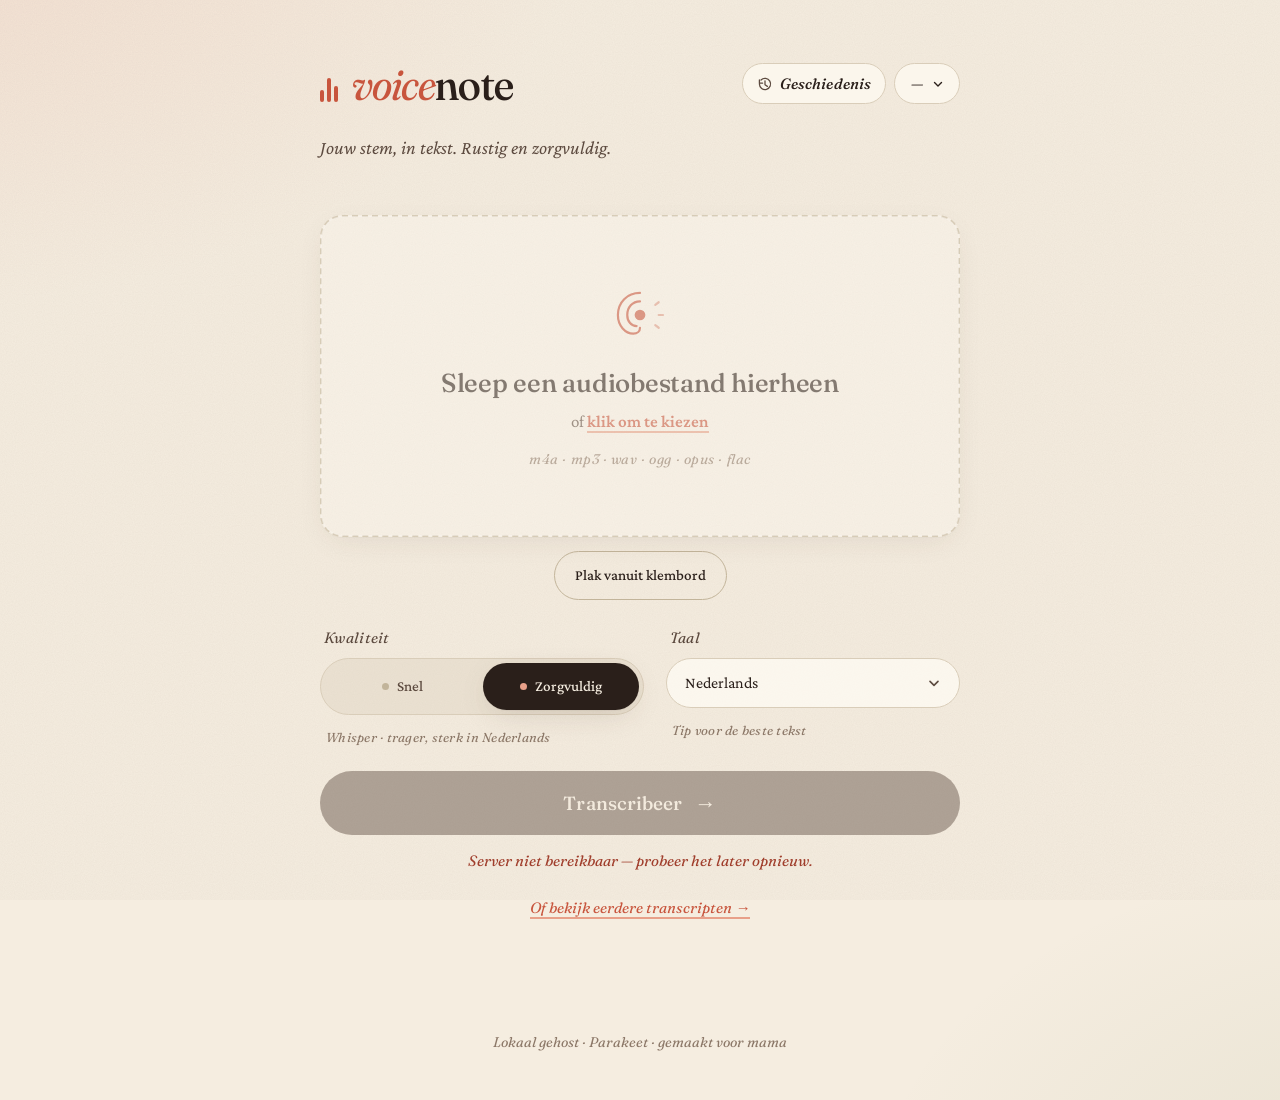
==== commit feaa905e: "feat: default to Whisper in UI for better Dutch quality Parakeet's Dutch FLEURS WER (12.78) is meani" ====
--- a/web/index.html
+++ b/web/index.html
@@ -109,18 +109,18 @@
         <div class="setting">
           <span class="setting-label">Kwaliteit</span>
           <div class="segmented" role="radiogroup" aria-label="Transcriptiemotor" id="engine-segments">
-            <button type="button" class="seg active" data-engine="parakeet"
+            <button type="button" class="seg" data-engine="parakeet"
+                    role="radio" aria-checked="false">
+              <span class="seg-dot" aria-hidden="true"></span>
+              Snel
+            </button>
+            <button type="button" class="seg active" data-engine="whisper"
                     role="radio" aria-checked="true">
               <span class="seg-dot" aria-hidden="true"></span>
-              Snel
-            </button>
-            <button type="button" class="seg" data-engine="whisper"
-                    role="radio" aria-checked="false">
-              <span class="seg-dot" aria-hidden="true"></span>
               Zorgvuldig
             </button>
           </div>
-          <p class="setting-help" id="engine-help">Parakeet · razendsnel, multilingual</p>
+          <p class="setting-help" id="engine-help">Whisper · trager, sterk in Nederlands</p>
         </div>
 
         <div class="setting">
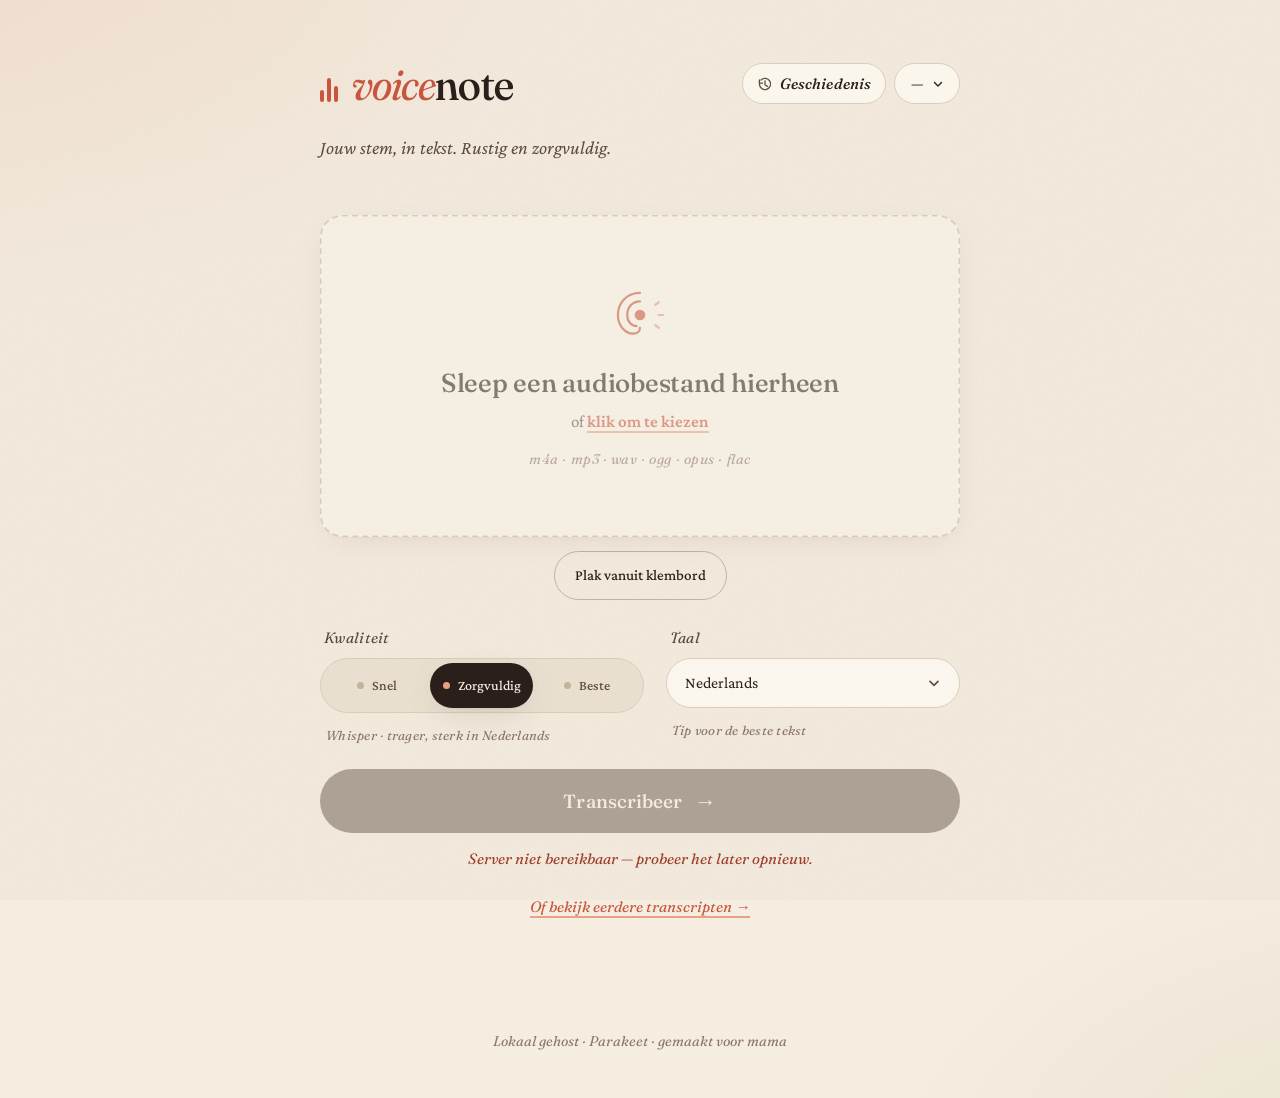
==== commit 3d1fc3b0: "feat: Voxtral via Mistral API (no local model) Replaces local llama.cpp/mtmd-cli Voxtral with the ho" ====
--- a/web/index.html
+++ b/web/index.html
@@ -108,7 +108,7 @@
       <div class="settings" role="group" aria-label="Instellingen">
         <div class="setting">
           <span class="setting-label">Kwaliteit</span>
-          <div class="segmented" role="radiogroup" aria-label="Transcriptiemotor" id="engine-segments">
+          <div class="segmented segmented-3" role="radiogroup" aria-label="Transcriptiemotor" id="engine-segments">
             <button type="button" class="seg" data-engine="parakeet"
                     role="radio" aria-checked="false">
               <span class="seg-dot" aria-hidden="true"></span>
@@ -118,6 +118,11 @@
                     role="radio" aria-checked="true">
               <span class="seg-dot" aria-hidden="true"></span>
               Zorgvuldig
+            </button>
+            <button type="button" class="seg" data-engine="voxtral"
+                    role="radio" aria-checked="false">
+              <span class="seg-dot" aria-hidden="true"></span>
+              Beste
             </button>
           </div>
           <p class="setting-help" id="engine-help">Whisper · trager, sterk in Nederlands</p>
--- a/web/style.css
+++ b/web/style.css
@@ -827,6 +827,39 @@
   transform: translateY(-1px);
   box-shadow: var(--shadow);
 }
+
+.history-row {
+  display: flex;
+  align-items: stretch;
+  gap: 8px;
+}
+.history-row .history-item { flex: 1; min-width: 0; }
+
+.history-delete {
+  display: flex;
+  align-items: center;
+  justify-content: center;
+  width: 44px;
+  flex-shrink: 0;
+  background: var(--paper-soft);
+  border: 1px solid var(--rule);
+  border-radius: var(--radius);
+  color: var(--ink-mute);
+  cursor: pointer;
+  transition: all 200ms var(--ease);
+}
+.history-delete:hover {
+  background: rgba(200, 85, 61, 0.08);
+  border-color: var(--accent-soft);
+  color: var(--accent-deep);
+}
+
+/* Tighter layout when there are 3 engine segments */
+.segmented-3 .seg { padding: 12px 10px; font-size: 14px; }
+@media (max-width: 480px) {
+  .segmented-3 .seg { padding: 10px 8px; font-size: 13px; }
+  .segmented-3 .seg-dot { display: none; }
+}
 .history-item-main { flex: 1; min-width: 0; }
 .history-item-title {
   font-family: 'Fraunces', serif;
